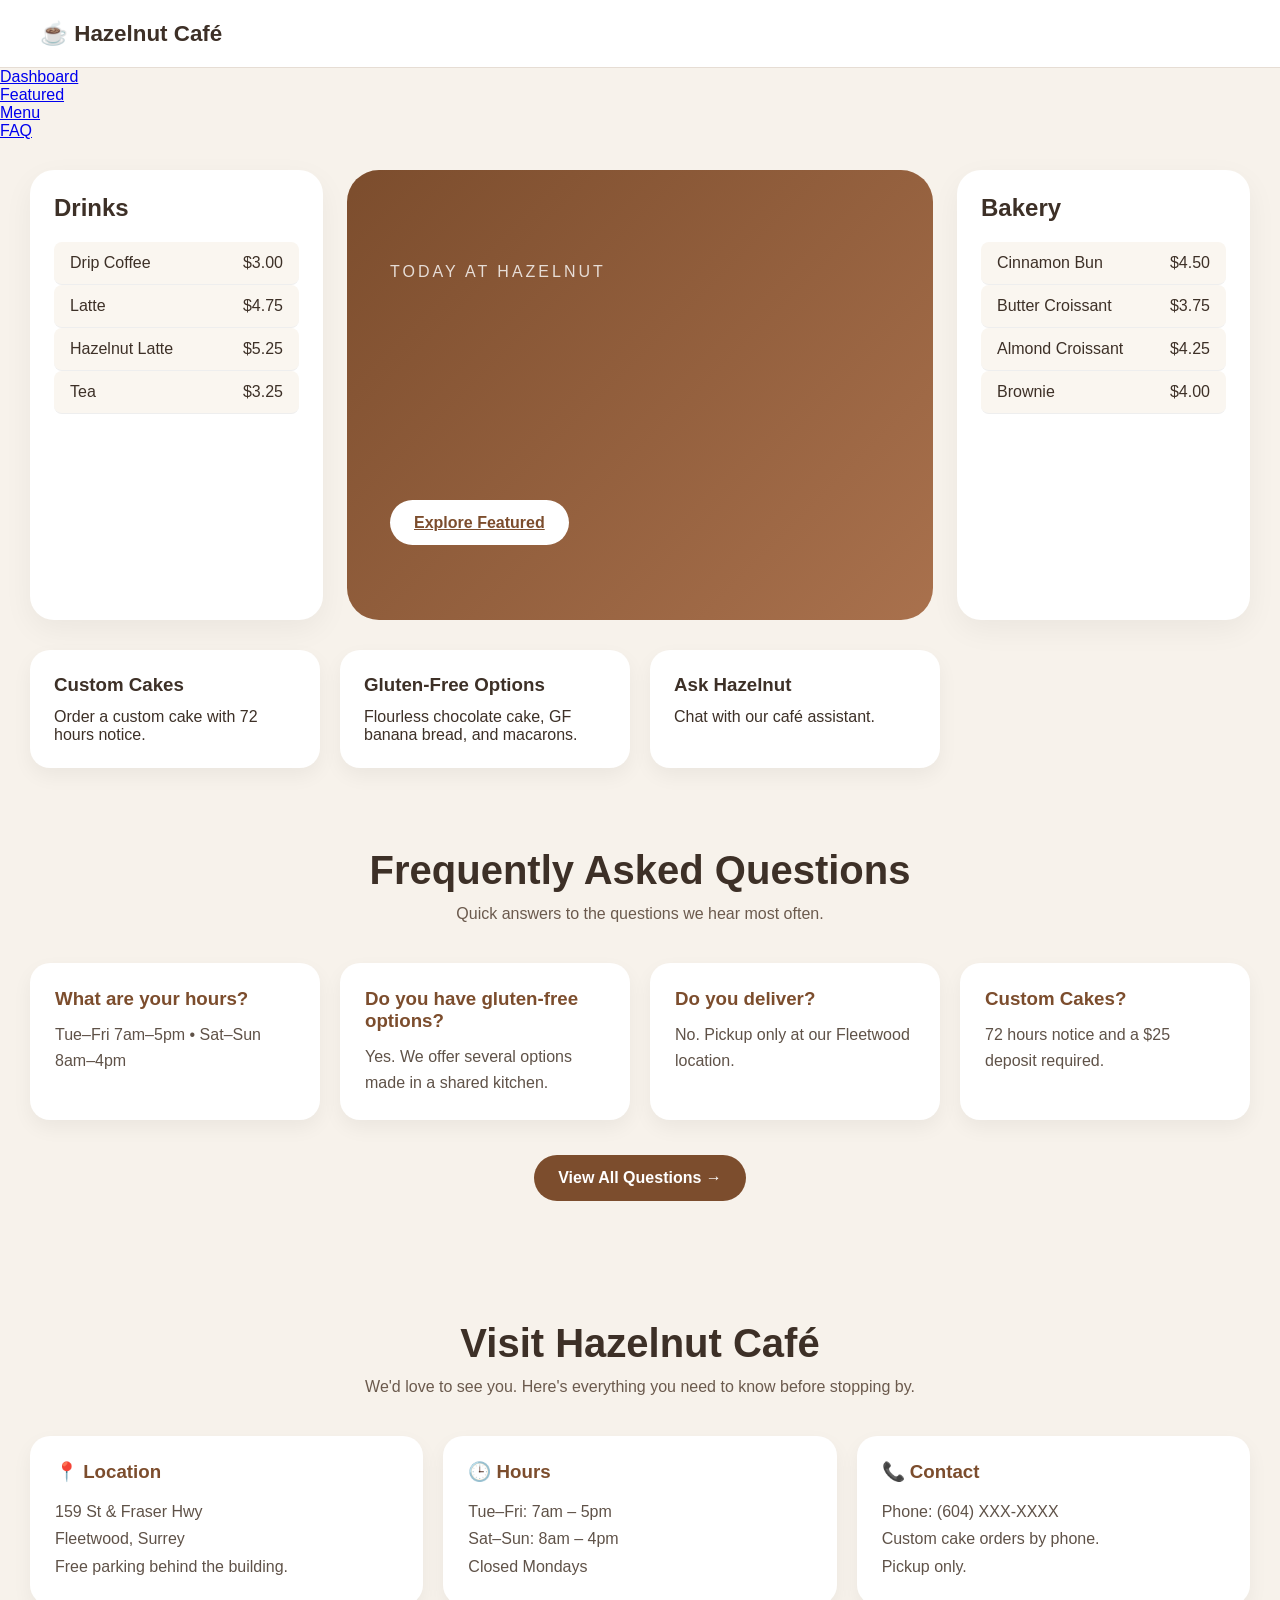
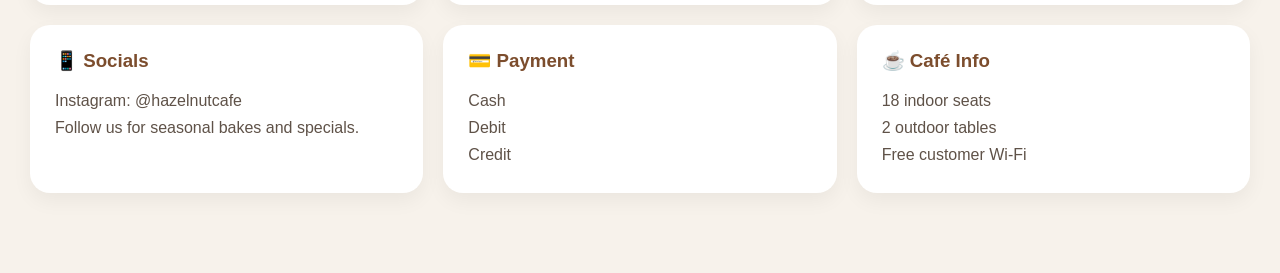
==== index.html @ 17c6d2db "Add Navbar" ====
<!DOCTYPE html>
<html lang="en">
<head>
    <meta charset="UTF-8">
    <meta name="viewport" content="width=device-width, initial-scale=1.0">
    <title> Hazelnut Café </title>
    <link rel="stylesheet" type="text/css" href="style.css">
</head>
<body>

    <header class="topbar">
        <div class="logo">
            ☕ Hazelnut Café
        </div>

    
    </header>

    <nav class="pill-nav">
        <ul>
            <li><a href="index.html" class="active">Dashboard</a></li>
            <li><a href="featured.html">Featured</a></li>
            <li><a href="menu.html">Menu</a></li>
            <li><a href="faq.html">FAQ</a></li>
        </ul>
    </nav>

    <main class="dashboard">

        <!-- LEFT ISLAND -->
        <section class="panel drinks">
            <h2>Drinks</h2>

            <div class="menu-item">
                <span>Drip Coffee</span>
                <span>$3.00</span>
            </div>

            <div class="menu-item">
                <span>Latte</span>
                <span>$4.75</span>
            </div>

            <div class="menu-item">
                <span>Hazelnut Latte</span>
                <span>$5.25</span>
            </div>

            <div class="menu-item">
                <span>Tea</span>
                <span>$3.25</span>
            </div>
        </section>

        <!-- CENTER FEATURE -->
        <section class="hero-panel">

            <div class="hero-content">
                <p class="small-title">TODAY AT HAZELNUT</p>

                <h1 class="image-text">Fresh Cinnamon Buns</h1>

                <p class="image-text">
                    Baked fresh every morning and still our
                    most requested treat after 12 years.
                </p>

                <a href="featured.html" class="primary-btn">
                Explore Featured
                </a>
            </div>

        </section>

        <!-- RIGHT ISLAND -->
        <section class="panel bakery">
            <h2>Bakery</h2>

            <div class="menu-item">
                <span>Cinnamon Bun</span>
                <span>$4.50</span>
            </div>

            <div class="menu-item">
                <span>Butter Croissant</span>
                <span>$3.75</span>
            </div>

            <div class="menu-item">
                <span>Almond Croissant</span>
                <span>$4.25</span>
            </div>

            <div class="menu-item">
                <span>Brownie</span>
                <span>$4.00</span>
            </div>
        </section>

    </main>

    <!-- LOWER ACTION BAR -->

    <section class="action-grid">

        <div class="action-card">
            <h3>Custom Cakes</h3>
            <p>
                Order a custom cake with 72 hours notice.
            </p>
        </div>



        <div class="action-card">
            <h3>Gluten-Free Options</h3>
            <p>
                Flourless chocolate cake, GF banana bread,
                and macarons.
            </p>
        </div>

        <div class="action-card">
            <h3>Ask Hazelnut</h3>
            <p>
                Chat with our café assistant.
            </p>
        </div>

    </section>


        <!-- FAQ SECTION -->

    <section class="homepage-faq">

    <div class="faq-header">
        <h2>Frequently Asked Questions</h2>
        <p>
            Quick answers to the questions we hear most often.
        </p>
    </div>

    <div class="faq-preview-grid">

        <div class="faq-preview-card">
            <h3>What are your hours?</h3>
            <p>Tue–Fri 7am–5pm • Sat–Sun 8am–4pm</p>
        </div>

        <div class="faq-preview-card">
            <h3>Do you have gluten-free options?</h3>
            <p>Yes. We offer several options made in a shared kitchen.</p>
        </div>

        <div class="faq-preview-card">
            <h3>Do you deliver?</h3>
            <p>No. Pickup only at our Fleetwood location.</p>
        </div>

        <div class="faq-preview-card">
            <h3>Custom Cakes?</h3>
            <p>72 hours notice and a $25 deposit required.</p>
        </div>

    </div>

    <div class="faq-button-wrapper">
        <a href="faq.html" class="faq-page-btn">
            View All Questions →
        </a>
    </div>

    </section>


    <!-- CONTACT SECTION -->

<section class="contact-section">

    <div class="contact-header">
        <h2>Visit Hazelnut Café</h2>
        <p>
            We'd love to see you. Here's everything you need to know before stopping by.
        </p>
    </div>

        <div class="contact-grid">

        <div class="contact-card">
            <h3>📍 Location</h3>
            <p>159 St & Fraser Hwy</p>
            <p>Fleetwood, Surrey</p>
            <p>Free parking behind the building.</p>
        </div>

        <div class="contact-card">
            <h3>🕒 Hours</h3>
            <p>Tue–Fri: 7am – 5pm</p>
            <p>Sat–Sun: 8am – 4pm</p>
            <p>Closed Mondays</p>
        </div>

        <div class="contact-card">
            <h3>📞 Contact</h3>
            <p>Phone: (604) XXX-XXXX</p>
            <p>Custom cake orders by phone.</p>
            <p>Pickup only.</p>
        </div>

        <div class="contact-card">
            <h3>📱 Socials</h3>
            <p>Instagram: @hazelnutcafe</p>
            <p>Follow us for seasonal bakes and specials.</p>
        </div>

        <div class="contact-card">
            <h3>💳 Payment</h3>
            <p>Cash</p>
            <p>Debit</p>
            <p>Credit</p>
        </div>

        <div class="contact-card">
            <h3>☕ Café Info</h3>
            <p>18 indoor seats</p>
            <p>2 outdoor tables</p>
            <p>Free customer Wi-Fi</p>
        </div>

    </div>

    </section>
<script>
(function(){if(!window.chatbase||window.chatbase("getState")!=="initialized"){window.chatbase=(...arguments)=>{if(!window.chatbase.q){window.chatbase.q=[]}window.chatbase.q.push(arguments)};window.chatbase=new Proxy(window.chatbase,{get(target,prop){if(prop==="q"){return target.q}return(...args)=>target(prop,...args)}})}const onLoad=function(){const script=document.createElement("script");script.src="https://www.chatbase.co/embed.min.js";script.id="_Gcz5c9Cv5cYDoT5Q-s1L";script.domain="www.chatbase.co";document.body.appendChild(script)};if(document.readyState==="complete"){onLoad()}else{window.addEventListener("load",onLoad)}})();
</script>

</body>
</html>
---- style.css ----
* {
    margin:0;
    padding:0;
    box-sizing: border-box;
}

body{
    font-family:Segoe UI, sans-serif;
    background:#f7f2eb;
    color:#3d3027;
    min-height:100vh;
}

/* TOP BAR */

.topbar{
    display:flex;
    justify-content:space-between;
    align-items:center;
    padding:20px 40px;

    background:white;
    border-bottom:1px solid #e6ddd4;
}

.logo{
    font-size:1.4rem;
    font-weight:700;
}

.status{
    color:#7b6758;
}

/* DASHBOARD */

.dashboard{
    max-width:1400px;
    margin:auto;

    padding:30px;

    display:grid;
    grid-template-columns:1fr 2fr 1fr;
    gap:24px;
}

/* SIDE PANELS */

.panel{
    background:white;
    border-radius:24px;

    padding:24px;

    box-shadow:
    0 10px 30px rgba(0,0,0,.05);
}

.panel h2{
    margin-bottom:20px;
}

.menu-item{
    display:flex;
    justify-content:space-between;

    padding:12px 0;

    border-bottom:1px solid #eee;
}

/* CENTER FEATURE */

.hero-panel{
    border-radius:32px;

    background:
    linear-gradient(
        135deg,
        #7c4d2d,
        #a9714d
    );

    color:white;

    display:flex;
    align-items:center;
    justify-content:center;

    min-height:450px;

    padding:40px;
}

.hero-content{
    max-width:500px;
}

.small-title{
    letter-spacing:3px;
    opacity:.8;
    margin-bottom:12px;
}

.hero-content h1{
    font-size:3rem;
    margin-bottom:16px;
}

.hero-content p{
    line-height:1.7;
    margin-bottom:24px;
}

.primary-btn{
    border:none;
    padding:14px 24px;

    border-radius:999px;

    cursor:pointer;

    background:white;
    color:#7c4d2d;

    font-weight:600;
}

/* ACTION CARDS */

.action-grid{
    max-width:1400px;
    margin:auto;

    padding:0 30px 40px;

    display:grid;
    grid-template-columns:repeat(4,1fr);
    gap:20px;
}

.action-card{
    background:white;

    border-radius:20px;

    padding:24px;

    box-shadow:
    0 8px 20px rgba(0,0,0,.05);

    transition:.3s;
}

.action-card:hover{
    transform:translateY(-4px);
    box-shadow: 0 0 12px 5px #FFFFFF;
}

.action-card h3{
    margin-bottom:12px;
}

/* MOBILE */

@media (max-width:1000px){

    .dashboard{
        grid-template-columns:1fr;
    }

    .action-grid{
        grid-template-columns:1fr 1fr;
    }

    .hero-content h1{
        font-size:2rem;
    }
}

@media (max-width:700px){

    .topbar{
        flex-direction:column;
        gap:10px;
        text-align:center;
    }

    .action-grid{
        grid-template-columns:1fr;
    }
}
/* FEATURED PAGE */

.featured-page{
    background:#f7f2eb;
}

.featured-nav{
    display:flex;
    justify-content:space-between;
    align-items:center;

    padding:25px 50px;

    background:white;
}

.featured-nav a{
    text-decoration:none;
    color:#7c4d2d;
    font-weight:600;
}

.featured-hero{
    text-align:center;

    padding:80px 20px;

    background:linear-gradient(
        135deg,
        #6b4026,
        #9d6d4b
    );

    color:white;
}

.featured-badge{
    display:inline-block;

    background:rgba(255,255,255,.15);

    padding:10px 20px;

    border-radius:999px;

    margin-bottom:20px;
}

.featured-hero h1{
    font-size:4rem;
    max-width:900px;
    margin:auto;
}

.featured-hero p{
    margin-top:20px;
    font-size:1.1rem;
}

.featured-showcase{
    max-width:1200px;

    margin:60px auto;

    padding:0 20px;

    display:grid;
    grid-template-columns:repeat(3,1fr);
    gap:25px;
}

.showcase-card{
    background:white;

    border-radius:24px;

    padding:30px;

    box-shadow:
    0 10px 25px rgba(0,0,0,.05);
}

.showcase-card h2{
    margin:15px 0;
}

.showcase-card strong{
    display:block;
    margin-top:20px;

    font-size:1.2rem;
}

.showcase-img {
    width: 100%;
    height: 180px;
    object-fit: cover;
    border-radius: 8px;
    margin-bottom: 0.75rem;
}

.menu-cta {
    text-align: center;
    margin: 2rem 0;
}

.menu-btn {
    display: inline-block;
    padding: 0.75rem 2rem;
    background-color: #6f4e37;
    color: #fff;
    text-decoration: none;
    border-radius: 6px;
    font-weight: 600;
    transition: background-color 0.2s ease;
}

.menu-btn:hover {
    background-color: #543a29;
}

.why-visit{
    max-width:1200px;
    margin:auto;
    padding:20px;
}

.reason-grid{
    display:grid;
    grid-template-columns:repeat(3,1fr);
    gap:20px;

    margin-top:25px;
}

.reason-card{
    background:white;

    border-radius:20px;

    padding:25px;
}

.quick-info{
    max-width:1200px;

    margin:60px auto;

    padding:20px;

    display:grid;
    grid-template-columns:repeat(3,1fr);
    gap:20px;
}

.info-box{
    background:white;

    padding:25px;

    border-radius:20px;
}

/* MENU PAGE */

.menu-hero {
    text-align: center;
    padding: 80px 20px;

    background: linear-gradient(
        135deg,
        #6b4026,
        #9d6d4b
    );

    color: white;
}

.menu-hero h1 {
    font-size: 2.8rem;
    max-width: 700px;
    margin: 0 auto;
}

.menu-hero p {
    margin-top: 16px;
    font-size: 1.05rem;
}

.menu-section {
    max-width: 900px;
    margin: 2.5rem auto;
    padding: 0 1.5rem;
}

.menu-section h2 {
    margin-bottom: 1rem;
}

.menu-grid {
    display: grid;
    grid-template-columns: repeat(auto-fit, minmax(220px, 1fr));
    gap: 0.75rem;
}

.menu-item {
    display: flex;
    justify-content: space-between;
    padding: 0.75rem 1rem;
    background: #faf6f0;
    border-radius: 8px;
}

.menu-note {
    margin-top: 0.75rem;
    font-style: italic;
    color: #666;
}

.cake-rules {
    margin-top: 1.25rem;
    background: #fff7ec;
    border-radius: 8px;
    padding: 1rem 1.5rem;
}

.dietary-grid {
    display: grid;
    grid-template-columns: repeat(auto-fit, minmax(220px, 1fr));
    gap: 1rem;
}

.dietary-card {
    background: #faf6f0;
    border-radius: 8px;
    padding: 1rem 1.25rem;
}

/* SEASONAL SPECIALS */

.specials-preview {
    background: #fff7ec;
    border: 1px dashed #d9b88a;
    border-radius: 8px;
    padding: 0.75rem 1rem;
    margin-bottom: 1.25rem;
    display: flex;
    align-items: center;
    gap: 0.75rem;
    flex-wrap: wrap;
}

.specials-preview label {
    font-size: 0.9rem;
    color: #7b6758;
}

.specials-preview select {
    padding: 0.4rem 0.75rem;
    border-radius: 6px;
    border: 1px solid #d9b88a;
    background: white;
    font-family: inherit;
}

.season-label {
    font-weight: 600;
    margin-bottom: 0.75rem;
    color: #6f4e37;
}

.sold-out {
    opacity: 0.5;
}

.sold-out-tag {
    color: #b04a4a;
    font-style: italic;
    font-size: 0.85rem;
}

@media(max-width:900px){

    .featured-showcase,
    .reason-grid,
    .quick-info{
        grid-template-columns:1fr;
    }

    .featured-hero h1{
        font-size:2.5rem;
    }
}

/* ==========================
   HOMEPAGE (in dashboard) FAQ SECTION
========================== */

.homepage-faq{
    max-width:1400px;
    margin:auto;

    padding:40px 30px 80px;
}

.faq-header{
    text-align:center;
    margin-bottom:40px;
}

.faq-header h2{
    font-size:2.5rem;
    margin-bottom:12px;
}

.faq-header p{
    color:#6b5a4d;
}

.faq-preview-grid{
    display:grid;
    grid-template-columns:repeat(4,1fr);
    gap:20px;
}

.faq-preview-card{
    background:white;
    padding:25px;

    border-radius:20px;

    box-shadow:
    0 8px 20px rgba(0,0,0,.05);

    transition:.3s;
}

.faq-preview-card:hover{
    transform:translateY(-4px);
}

.faq-preview-card h3{
    color:#7c4d2d;
    margin-bottom:12px;
}

.faq-preview-card p{
    color:#5f5248;
    line-height:1.6;
}

.faq-button-wrapper{
    text-align:center;
    margin-top:35px;
}

.faq-page-btn{
    display:inline-block;

    padding:14px 24px;

    border-radius:999px;

    background:#7c4d2d;
    color:white;

    text-decoration:none;
    font-weight:600;

    transition:.3s;
}

.faq-page-btn:hover{
    background:#5f3920;
}

@media (max-width:1000px){

    .faq-preview-grid{
        grid-template-columns:1fr 1fr;
    }
}

@media (max-width:700px){

    .faq-preview-grid{
        grid-template-columns:1fr;
    }

    .faq-header h2{
        font-size:2rem;
    }
}

.image-text{
    background-image:url("https://images.unsplash.com/photo-1509365465985-25d11c17e812?w=500&q=80");
    background-size:cover;
    background-position:top;

    background-clip:text;
    -webkit-background-clip:text;

    color:transparent;
    -webkit-text-fill-color:transparent;
    transition: text-shadow 0.8s ease;
}
.image-text:hover{
    text-shadow: 0 0 2px #F5F5F5;
}
/* ==========================
   FAQ.html css
========================== */

.faq-page{
    background:#f7f2eb;
}

.faq-hero{
    text-align:center;
    padding:80px 20px 50px;

    background:linear-gradient(
        135deg,
        #6b4026,
        #9d6d4b
    );

    color:white;
}

.faq-hero h1{
    font-size:3rem;
    margin-bottom:15px;
}

.faq-hero p{
    color:rgba(255,255,255,.9);
    max-width:700px;
    margin:auto;
}

.faq-container{
    max-width:1000px;
    margin:60px auto 80px;
    padding:0 25px;
}

.faq-item{
    background:white;
    border-radius:20px;
    margin-bottom:15px;

    box-shadow:
    0 8px 20px rgba(0,0,0,.05);

    overflow:hidden;
}

.faq-item summary{
    list-style:none;

    padding:24px;

    cursor:pointer;

    font-weight:600;
    font-size:1.05rem;

    display:flex;
    justify-content:space-between;
    align-items:center;
}

.faq-item summary::-webkit-details-marker{
    display:none;
}

.faq-item summary::after{
    content:"+";
    font-size:1.6rem;
    color:#7c4d2d;
}

.faq-item[open] summary::after{
    content:"−";
}

.faq-item p{
    padding:0 24px 24px;
    color:#5f5248;
    line-height:1.7;
}




/* ==========================
   CONTACT SECTION v1
========================== */

.contact-section{
    max-width:1400px;
    margin:auto;
    padding:40px 30px 80px;
}

.contact-header{
    text-align:center;
    margin-bottom:40px;
}

.contact-header h2{
    font-size:2.5rem;
    margin-bottom:12px;
}

.contact-header p{
    color:#6b5a4d;
}

.contact-grid{
    display:grid;
    grid-template-columns:repeat(3,1fr);
    gap:20px;
}

.contact-card{
    background:white;

    padding:25px;

    border-radius:20px;

    box-shadow:
    0 8px 20px rgba(0,0,0,.05);

    transition:.3s;
}

.contact-card:hover{
    transform:translateY(-4px);
}

.contact-card h3{
    margin-bottom:15px;
    color:#7c4d2d;
}

.contact-card p{
    line-height:1.7;
    color:#5f5248;
}

@media (max-width:1000px){

    .contact-grid{
        grid-template-columns:1fr 1fr;
    }

}

@media (max-width:700px){

    .contact-grid{
        grid-template-columns:1fr;
    }

}
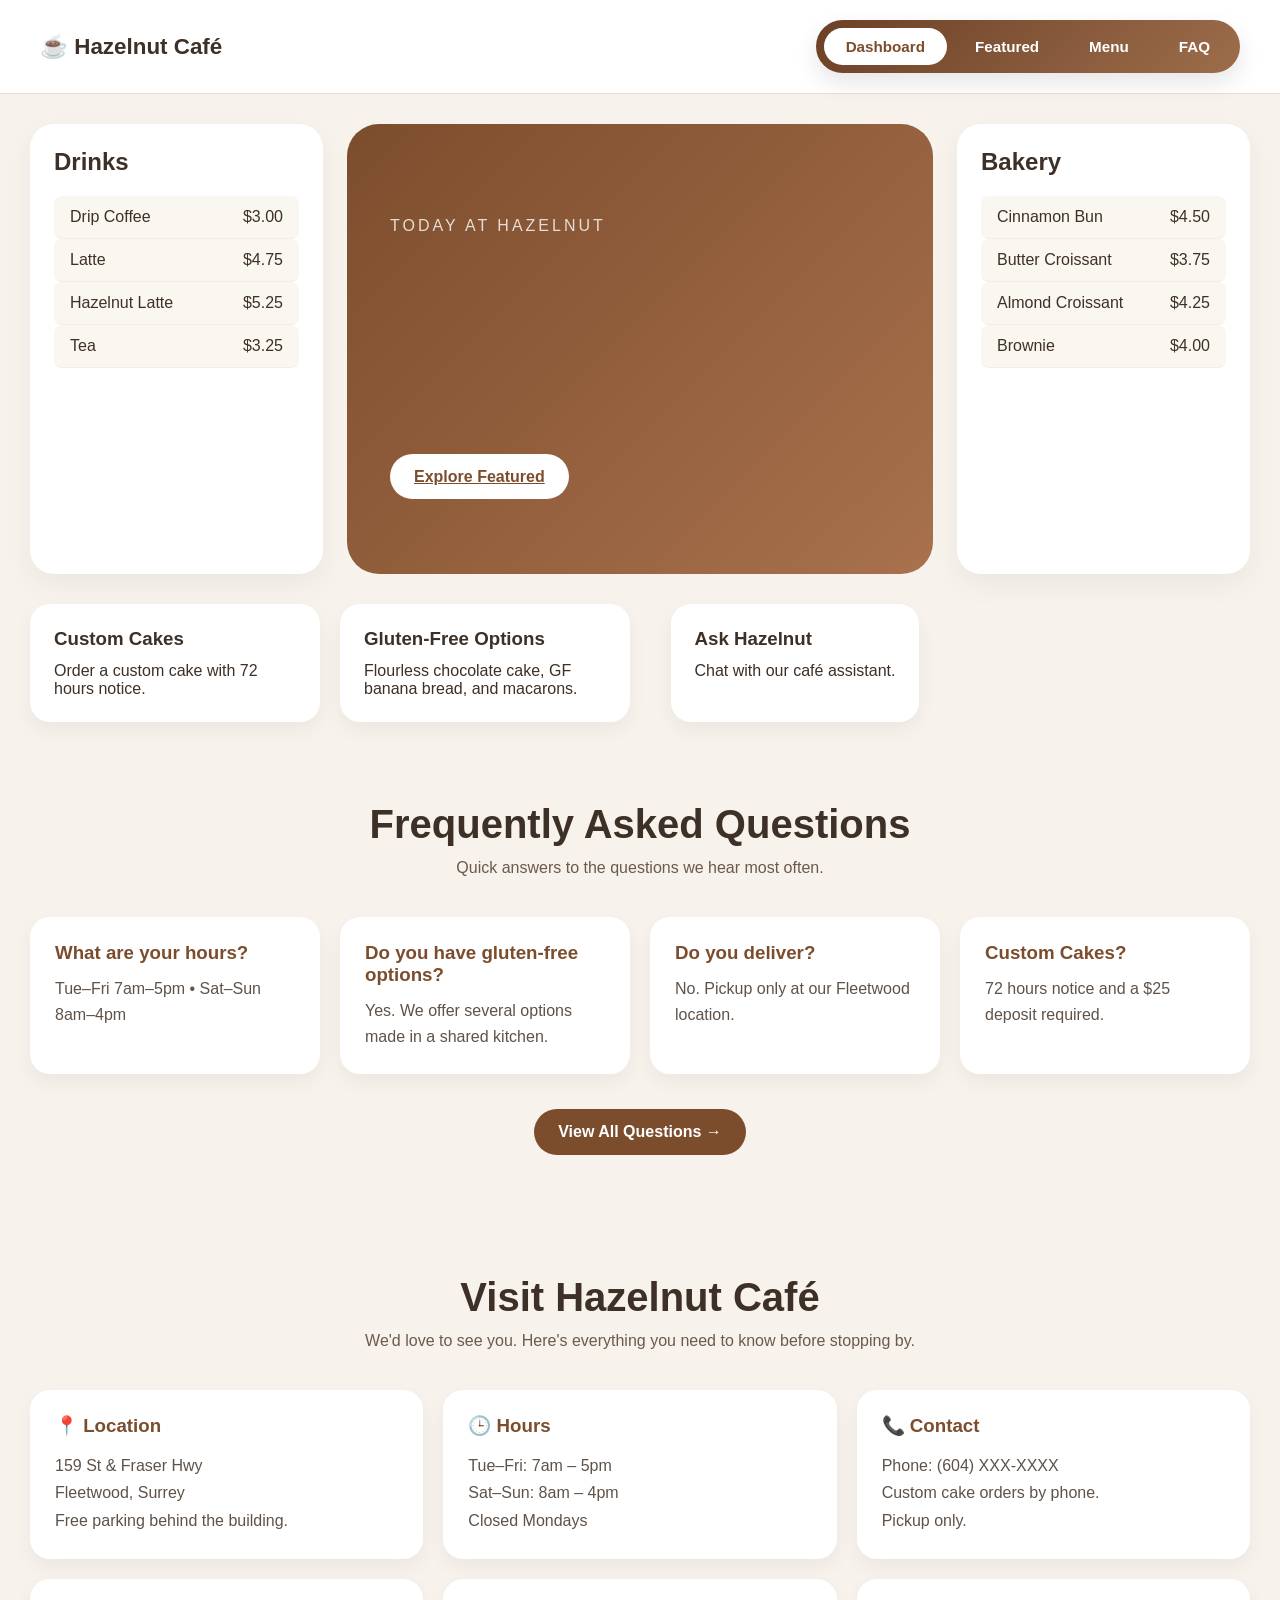
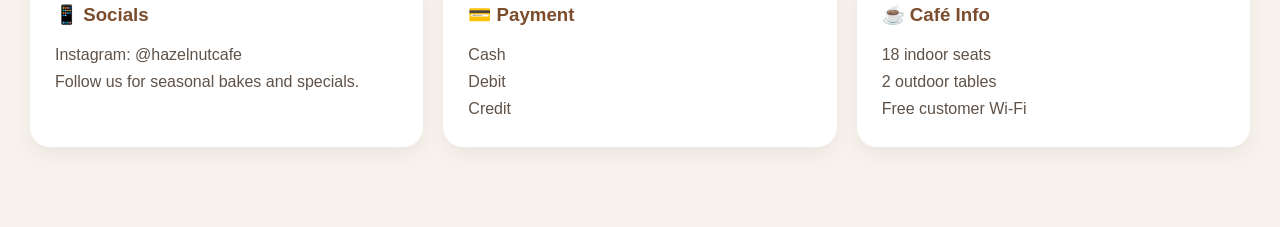
==== commit 40865baa: "Fix navbar" ====
--- a/index.html
+++ b/index.html
@@ -13,17 +13,15 @@
             ☕ Hazelnut Café
         </div>
 
-    
+        <nav class="pill-nav">
+            <ul>
+                <li><a href="index.html" class="active">Dashboard</a></li>
+                <li><a href="featured.html">Featured</a></li>
+                <li><a href="menu.html">Menu</a></li>
+                <li><a href="faq.html">FAQ</a></li>
+            </ul>
+        </nav>
     </header>
-
-    <nav class="pill-nav">
-        <ul>
-            <li><a href="index.html" class="active">Dashboard</a></li>
-            <li><a href="featured.html">Featured</a></li>
-            <li><a href="menu.html">Menu</a></li>
-            <li><a href="faq.html">FAQ</a></li>
-        </ul>
-    </nav>
 
     <main class="dashboard">
 
--- a/style.css
+++ b/style.css
@@ -30,6 +30,71 @@
 
 .status{
     color:#7b6758;
+}
+
+/* PILL NAVBAR */
+
+.pill-nav{
+    padding:0;
+}
+
+.pill-nav ul{
+    display:flex;
+    align-items:center;
+    gap:6px;
+
+    list-style:none;
+
+    background:linear-gradient(
+        135deg,
+        #6b4026,
+        #9d6d4b
+    );
+
+    border-radius:999px;
+
+    padding:8px;
+
+    box-shadow:
+    0 10px 25px rgba(0,0,0,.1);
+}
+
+.pill-nav a{
+    display:block;
+
+    padding:10px 22px;
+
+    border-radius:999px;
+
+    color:white;
+    text-decoration:none;
+    font-weight:600;
+    font-size:0.95rem;
+
+    transition:.3s;
+}
+
+.pill-nav a:hover{
+    background:rgba(255,255,255,.18);
+}
+
+.pill-nav a.active{
+    background:white;
+    color:#7c4d2d;
+}
+
+@media (max-width:700px){
+
+    .pill-nav ul{
+        flex-wrap:wrap;
+        justify-content:center;
+        border-radius:24px;
+    }
+
+    .pill-nav a{
+        padding:8px 16px;
+        font-size:0.85rem;
+    }
 }
 
 /* DASHBOARD */
@@ -150,7 +215,8 @@
     box-shadow:
     0 8px 20px rgba(0,0,0,.05);
 
-    transition:.3s;
+    transition: box-shadow 0.8s ease, .3s;
+    margin: 0 auto;
 }
 
 .action-card:hover{
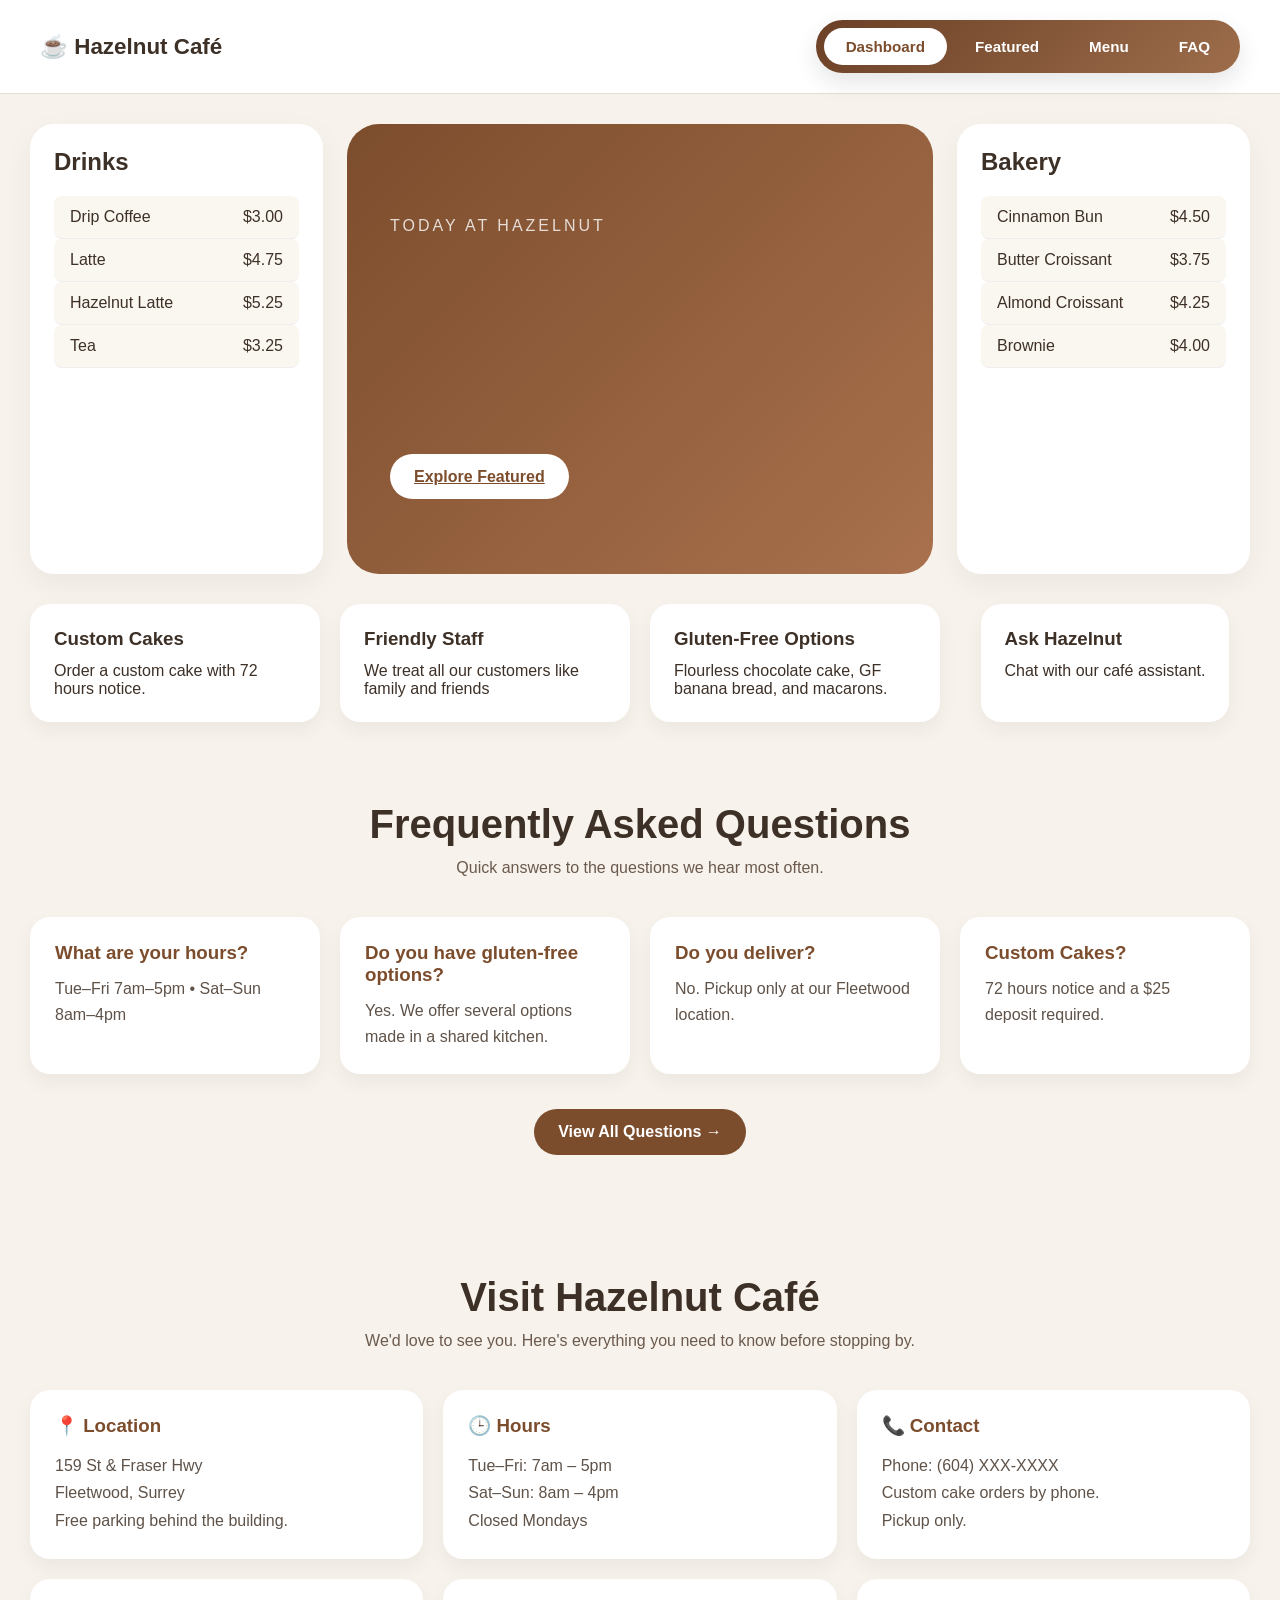
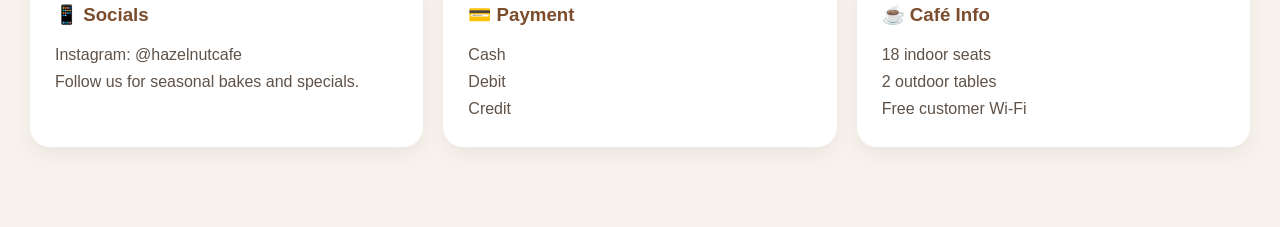
==== commit 4b744d8c: "Add section for Friendly Staff in index.html5678678689" ====
--- a/index.html
+++ b/index.html
@@ -108,6 +108,12 @@
             </p>
         </div>
 
+        <div class="action-card">
+            <h3>Friendly Staff</h3>
+            <p>
+                We treat all our customers like family and friends
+            </p>
+        </div>
 
 
         <div class="action-card">
--- a/style.css
+++ b/style.css
@@ -59,7 +59,7 @@
     0 10px 25px rgba(0,0,0,.1);
 }
 
-.pill-nav a{
+.pill-nav ul li a{
     display:block;
 
     padding:10px 22px;
@@ -74,11 +74,11 @@
     transition:.3s;
 }
 
-.pill-nav a:hover{
+.pill-nav ul li a:hover{
     background:rgba(255,255,255,.18);
 }
 
-.pill-nav a.active{
+.pill-nav ul li a.active{
     background:white;
     color:#7c4d2d;
 }
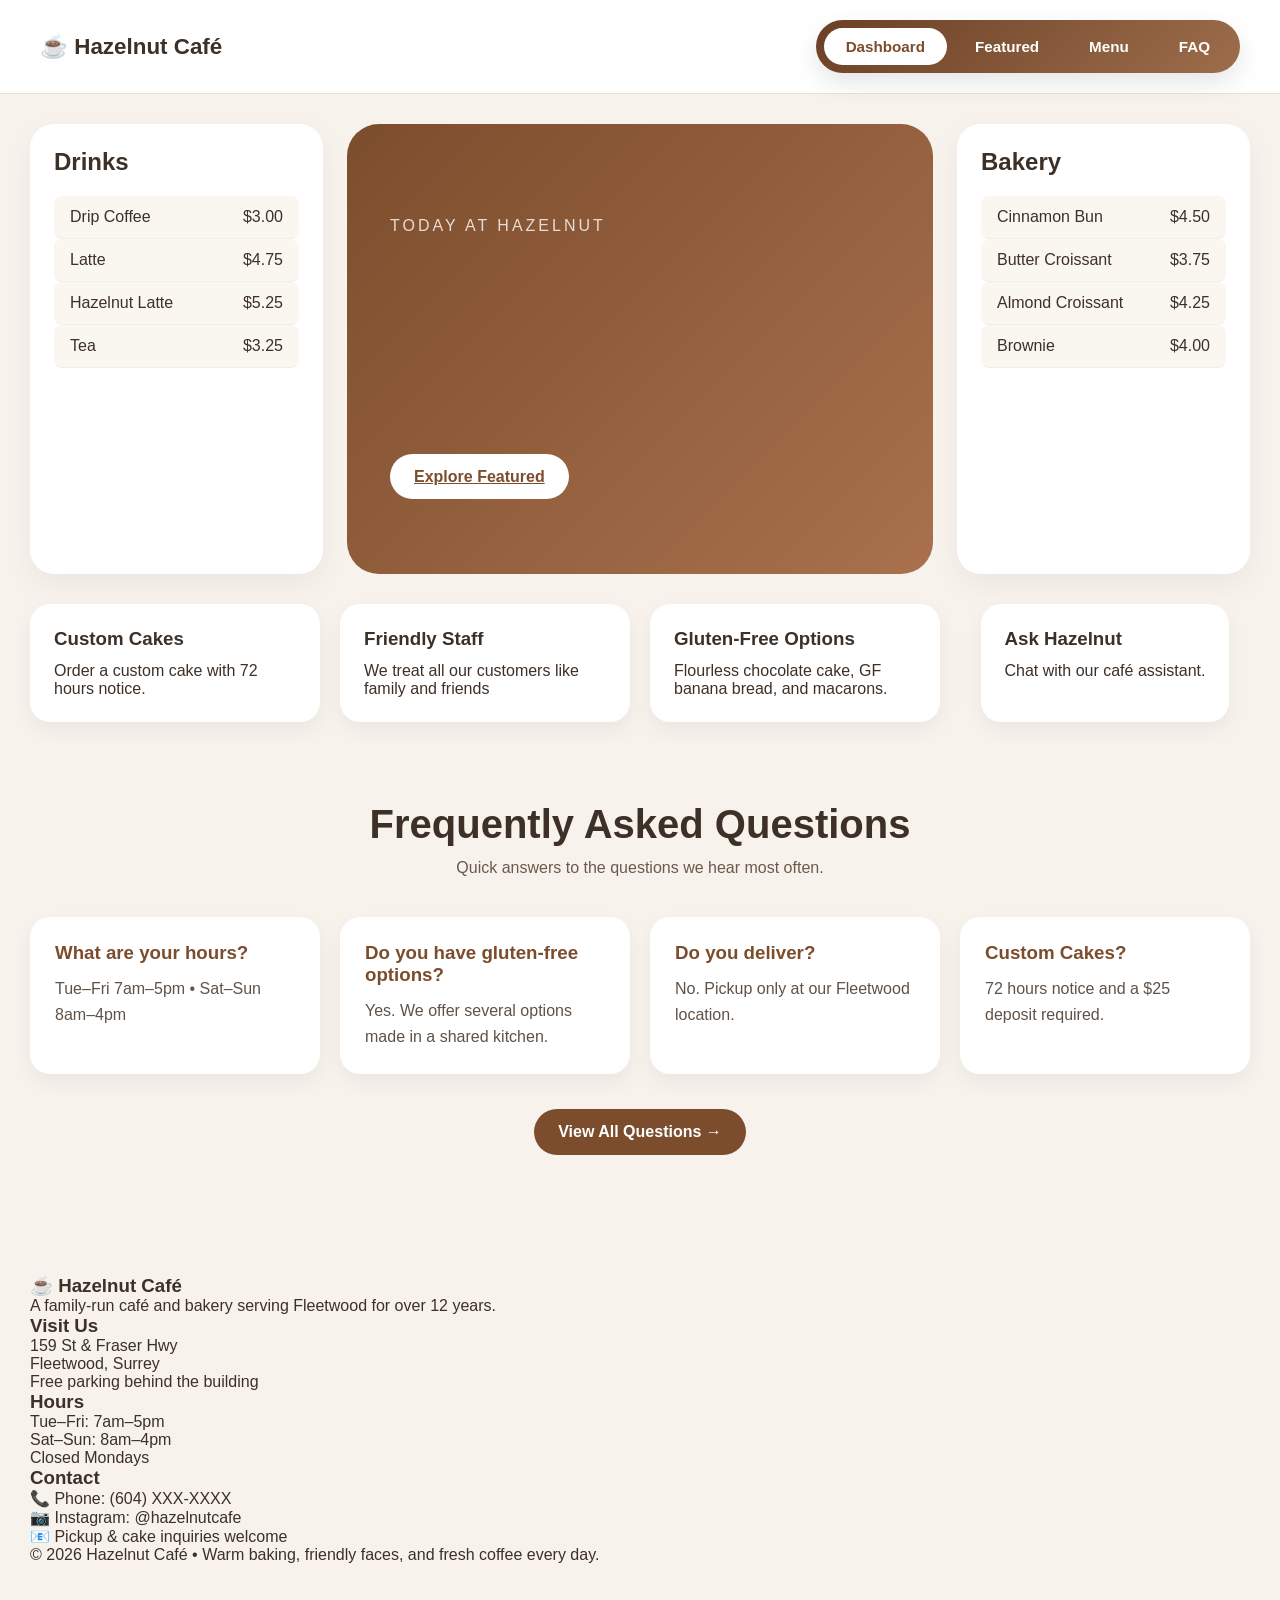
==== commit 462f2d57: "Add footer section to index.html" ====
--- a/index.html
+++ b/index.html
@@ -182,7 +182,7 @@
 
 <section class="contact-section">
 
-    <div class="contact-header">
+<!--    <div class="contact-header">
         <h2>Visit Hazelnut Café</h2>
         <p>
             We'd love to see you. Here's everything you need to know before stopping by.
@@ -234,7 +234,56 @@
 
     </div>
 
-    </section>
+    </section>-->
+    <!-- FOOTER -->
+
+<footer class="site-footer">
+
+    <div class="footer-content">
+
+        <div class="footer-column">
+            <h3>☕ Hazelnut Café</h3>
+
+            <p>
+                A family-run café and bakery serving Fleetwood
+                for over 12 years.
+            </p>
+        </div>
+
+        <div class="footer-column">
+            <h3>Visit Us</h3>
+
+            <p>159 St & Fraser Hwy</p>
+            <p>Fleetwood, Surrey</p>
+            <p>Free parking behind the building</p>
+        </div>
+
+        <div class="footer-column">
+            <h3>Hours</h3>
+
+            <p>Tue–Fri: 7am–5pm</p>
+            <p>Sat–Sun: 8am–4pm</p>
+            <p>Closed Mondays</p>
+        </div>
+
+        <div class="footer-column">
+            <h3>Contact</h3>
+
+            <p>📞 Phone: (604) XXX-XXXX</p>
+            <p>📷 Instagram: @hazelnutcafe</p>
+            <p>📧 Pickup & cake inquiries welcome</p>
+        </div>
+
+    </div>
+
+    <div class="footer-bottom">
+        <p>
+            © 2026 Hazelnut Café • Warm baking, friendly faces,
+            and fresh coffee every day.
+        </p>
+    </div>
+
+</footer>
 <script>
 (function(){if(!window.chatbase||window.chatbase("getState")!=="initialized"){window.chatbase=(...arguments)=>{if(!window.chatbase.q){window.chatbase.q=[]}window.chatbase.q.push(arguments)};window.chatbase=new Proxy(window.chatbase,{get(target,prop){if(prop==="q"){return target.q}return(...args)=>target(prop,...args)}})}const onLoad=function(){const script=document.createElement("script");script.src="https://www.chatbase.co/embed.min.js";script.id="_Gcz5c9Cv5cYDoT5Q-s1L";script.domain="www.chatbase.co";document.body.appendChild(script)};if(document.readyState==="complete"){onLoad()}else{window.addEventListener("load",onLoad)}})();
 </script>
--- a/style.css
+++ b/style.css
@@ -91,7 +91,7 @@
         border-radius:24px;
     }
 
-    .pill-nav a{
+    .pill-nav ul li a{
         padding:8px 16px;
         font-size:0.85rem;
     }
@@ -264,13 +264,21 @@
 }
 
 .featured-nav{
-    display:flex;
-    justify-content:space-between;
+    display:grid;
+    grid-template-columns:1fr auto 1fr;
     align-items:center;
 
     padding:25px 50px;
 
     background:white;
+}
+
+.featured-nav > div{
+    text-align:center;
+}
+
+.featured-nav > .pill-nav{
+    justify-self:end;
 }
 
 .featured-nav a{
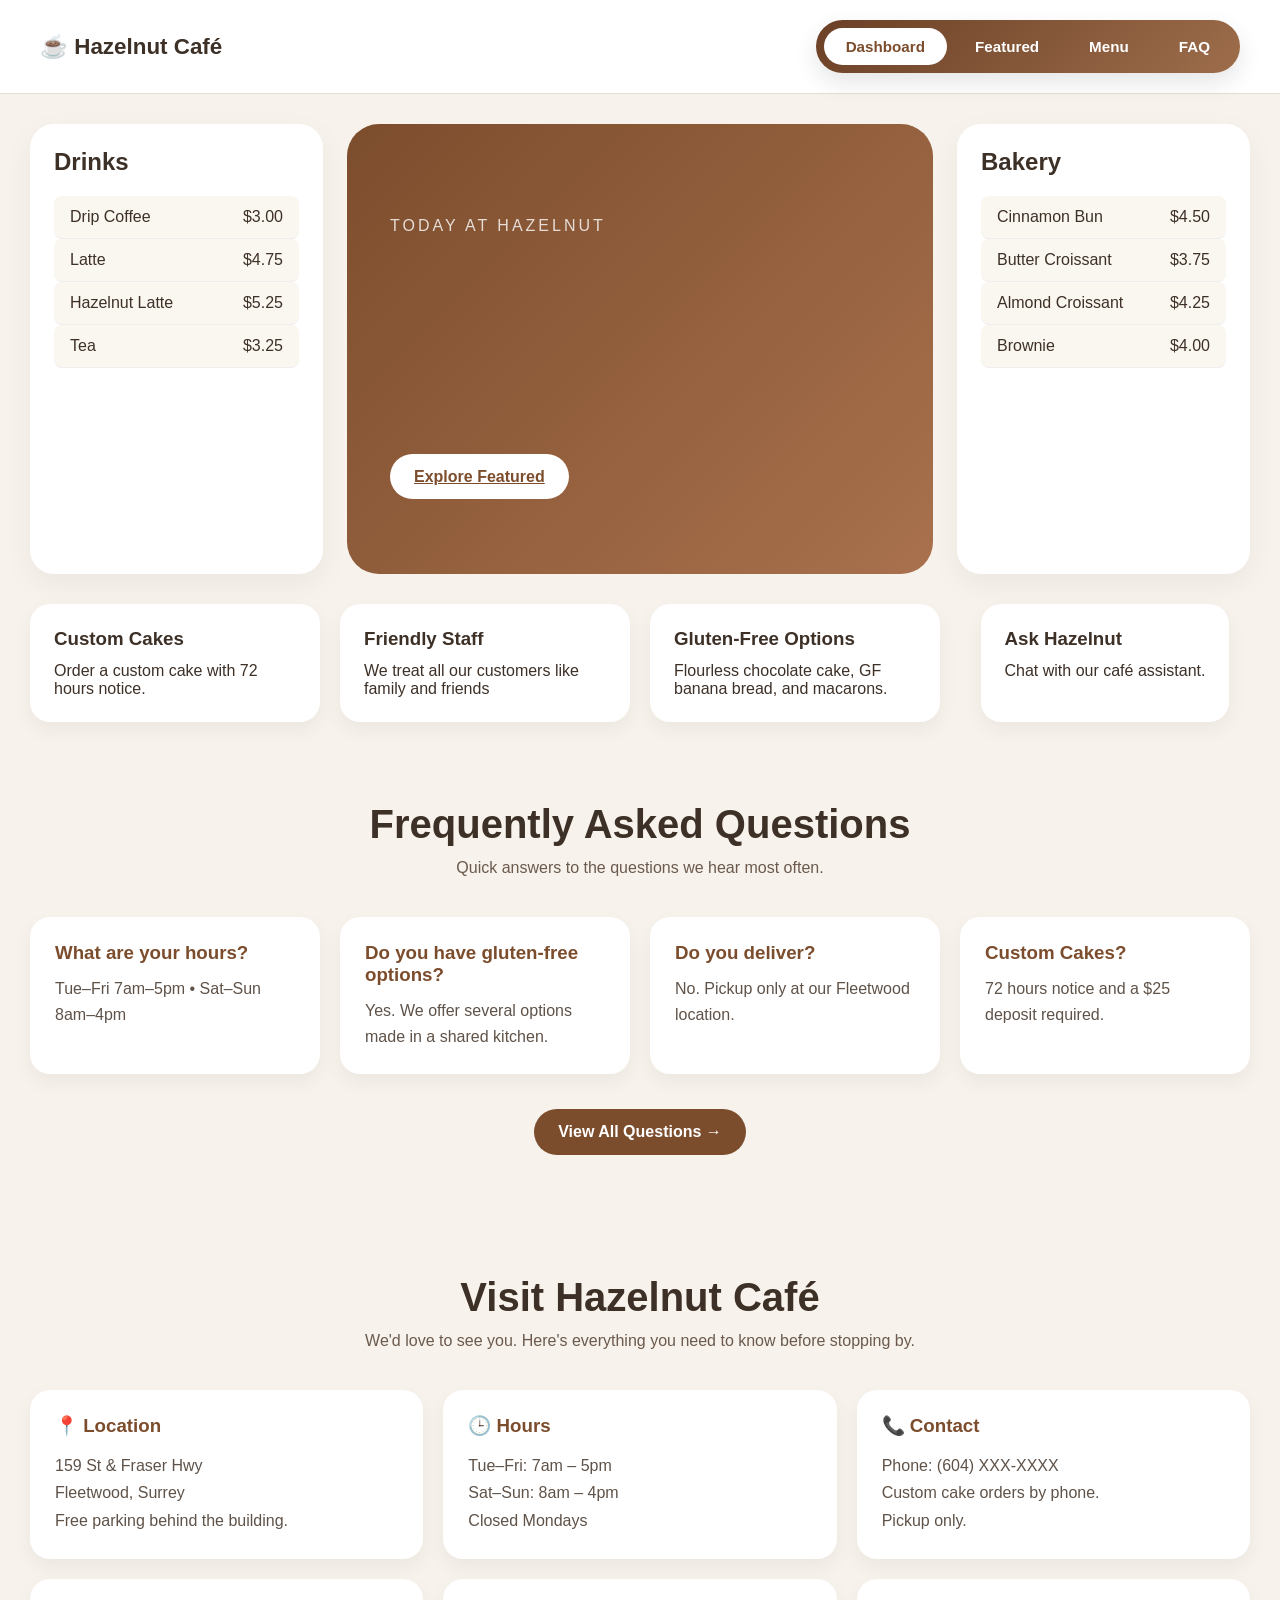
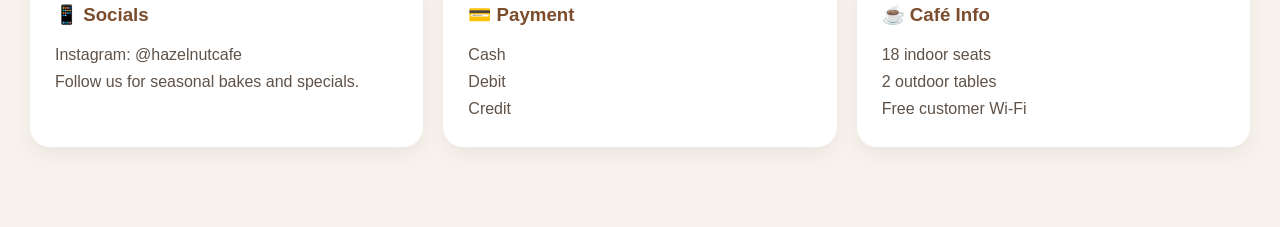
==== commit 242eef98: "Update index.html" ====
--- a/index.html
+++ b/index.html
@@ -182,7 +182,7 @@
 
 <section class="contact-section">
 
-<!--    <div class="contact-header">
+  <div class="contact-header">
         <h2>Visit Hazelnut Café</h2>
         <p>
             We'd love to see you. Here's everything you need to know before stopping by.
@@ -234,10 +234,10 @@
 
     </div>
 
-    </section>-->
+    </section>
     <!-- FOOTER -->
 
-<footer class="site-footer">
+<!-- <footer class="site-footer">
 
     <div class="footer-content">
 
@@ -283,7 +283,7 @@
         </p>
     </div>
 
-</footer>
+</footer>-->
 <script>
 (function(){if(!window.chatbase||window.chatbase("getState")!=="initialized"){window.chatbase=(...arguments)=>{if(!window.chatbase.q){window.chatbase.q=[]}window.chatbase.q.push(arguments)};window.chatbase=new Proxy(window.chatbase,{get(target,prop){if(prop==="q"){return target.q}return(...args)=>target(prop,...args)}})}const onLoad=function(){const script=document.createElement("script");script.src="https://www.chatbase.co/embed.min.js";script.id="_Gcz5c9Cv5cYDoT5Q-s1L";script.domain="www.chatbase.co";document.body.appendChild(script)};if(document.readyState==="complete"){onLoad()}else{window.addEventListener("load",onLoad)}})();
 </script>
--- a/style.css
+++ b/style.css
@@ -833,3 +833,67 @@
     }
 
 }
+
+/* ==========================
+   FOOTER
+========================== */
+
+.site-footer{
+    background:#2f241d;
+    color:white;
+
+    margin-top:60px;
+}
+
+.footer-content{
+    max-width:1400px;
+    margin:auto;
+
+    padding:60px 30px;
+
+    display:grid;
+    grid-template-columns:repeat(4,1fr);
+    gap:40px;
+}
+
+.footer-column h3{
+    margin-bottom:18px;
+    color:#d9b08c;
+}
+
+.footer-column p{
+    line-height:1.8;
+    color:#d6d0ca;
+}
+
+.footer-bottom{
+    border-top:1px solid rgba(255,255,255,.1);
+
+    text-align:center;
+
+    padding:20px;
+}
+
+.footer-bottom p{
+    color:#b9b0a8;
+    font-size:.95rem;
+}
+
+/* FOOTER MOBILE */
+
+@media (max-width:1000px){
+
+    .footer-content{
+        grid-template-columns:1fr 1fr;
+    }
+
+}
+
+@media (max-width:700px){
+
+    .footer-content{
+        grid-template-columns:1fr;
+        text-align:center;
+    }
+
+}
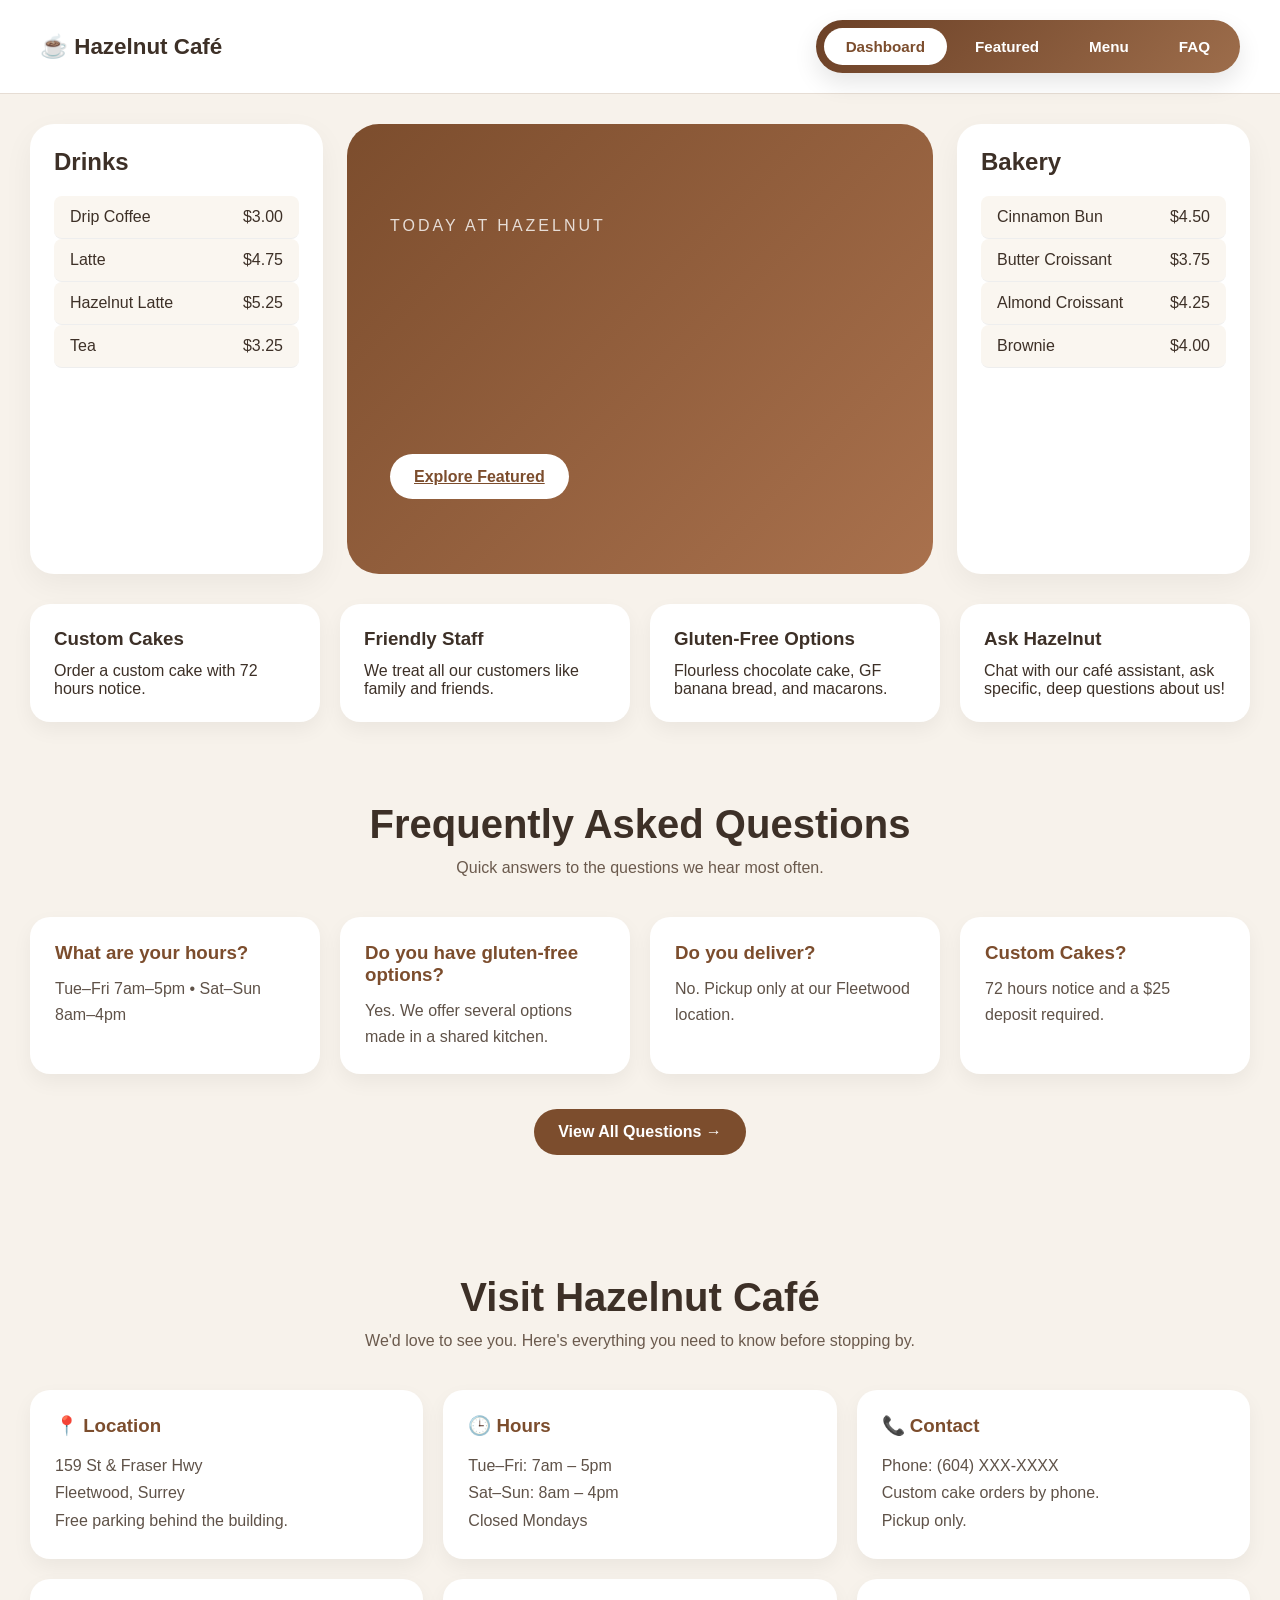
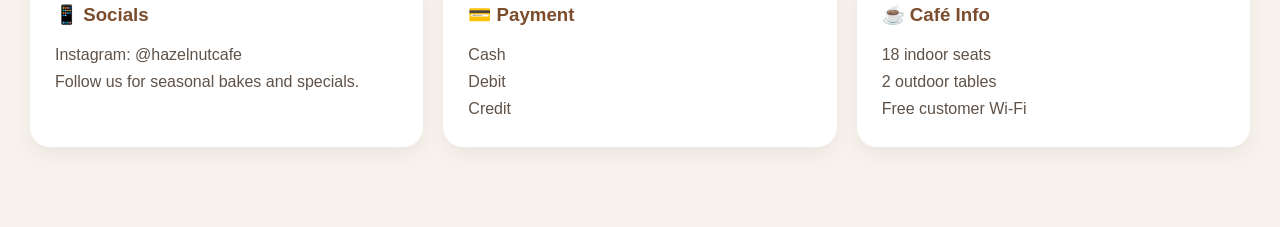
==== commit 37bca0d2: "fasdvasdfdafesafsd" ====
--- a/index.html
+++ b/index.html
@@ -111,7 +111,7 @@
         <div class="action-card">
             <h3>Friendly Staff</h3>
             <p>
-                We treat all our customers like family and friends
+                We treat all our customers like family and friends.
             </p>
         </div>
 
@@ -127,7 +127,7 @@
         <div class="action-card">
             <h3>Ask Hazelnut</h3>
             <p>
-                Chat with our café assistant.
+                Chat with our café assistant, ask specific, deep questions about us!
             </p>
         </div>
 
@@ -269,7 +269,7 @@
         <div class="footer-column">
             <h3>Contact</h3>
 
-            <p>📞 Phone: (604) XXX-XXXX</p>
+            <p>📞 Phone: (604)361-7823</p>
             <p>📷 Instagram: @hazelnutcafe</p>
             <p>📧 Pickup & cake inquiries welcome</p>
         </div>
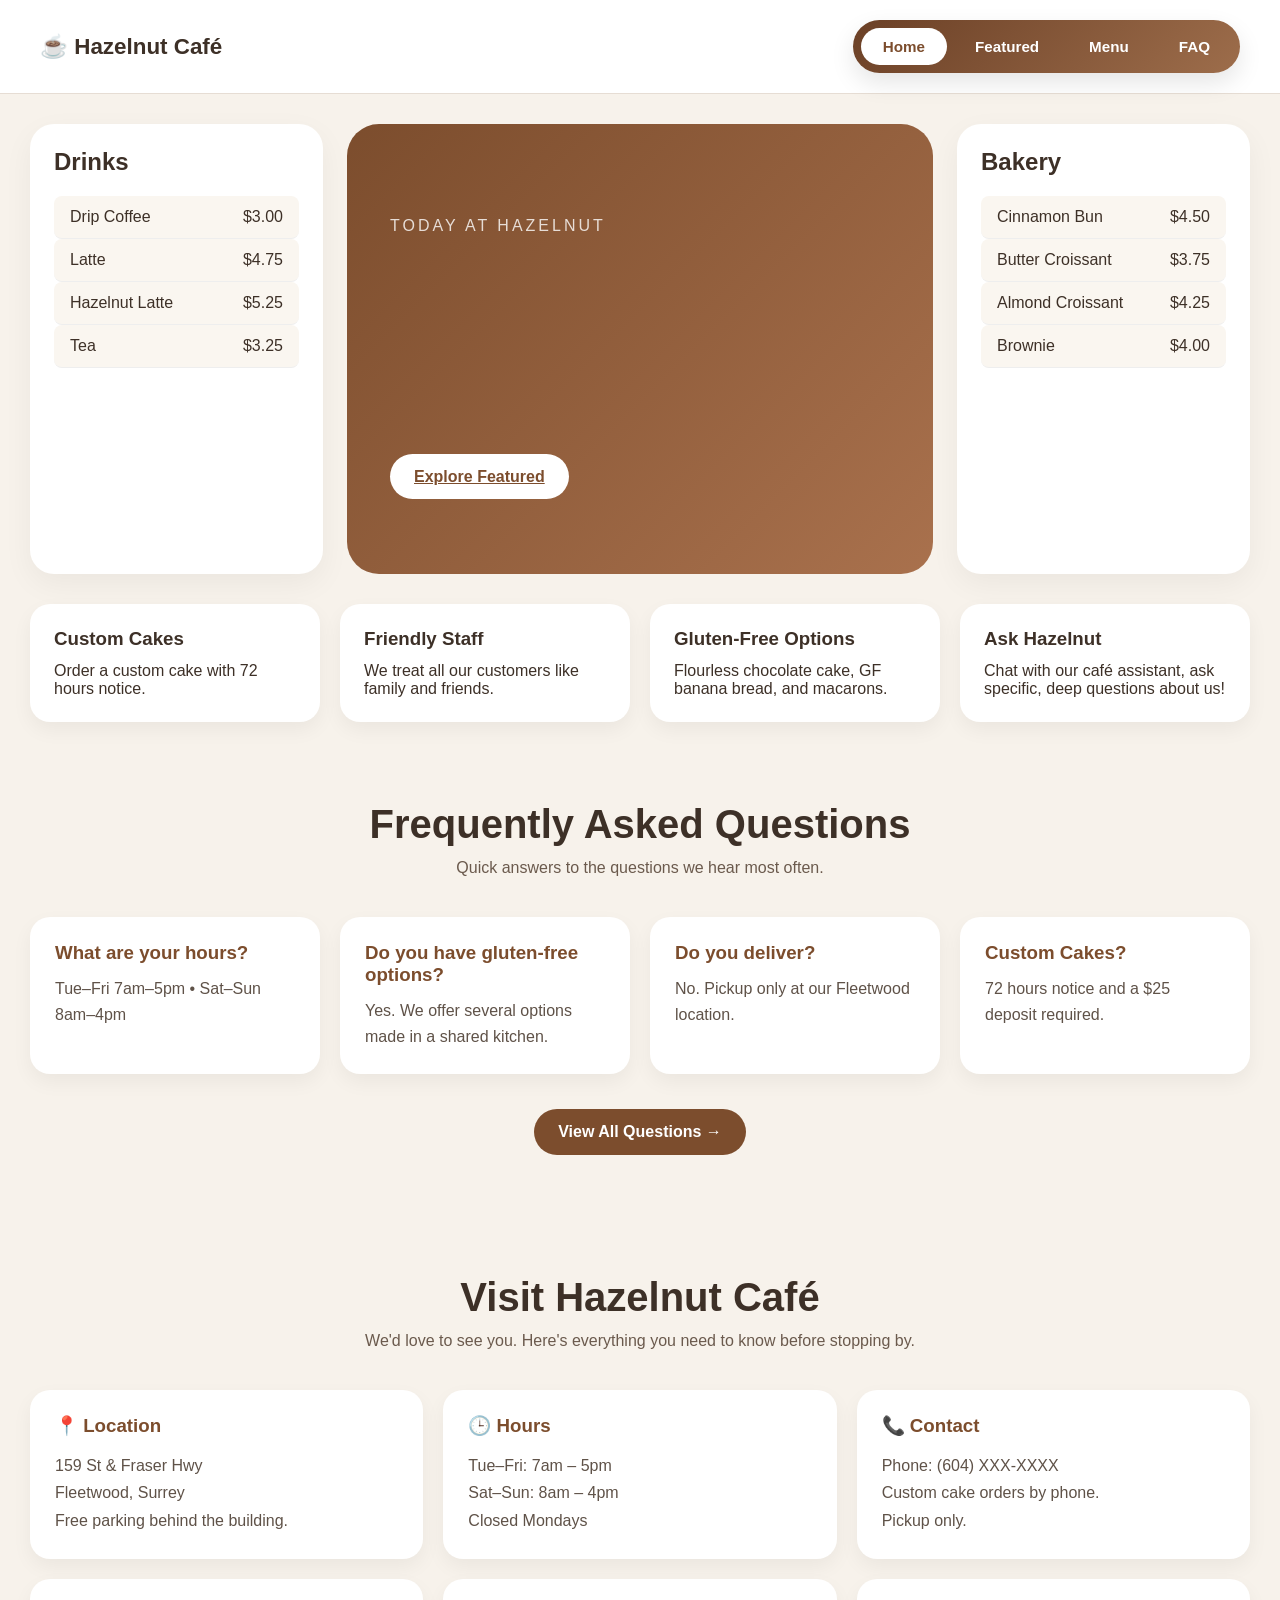
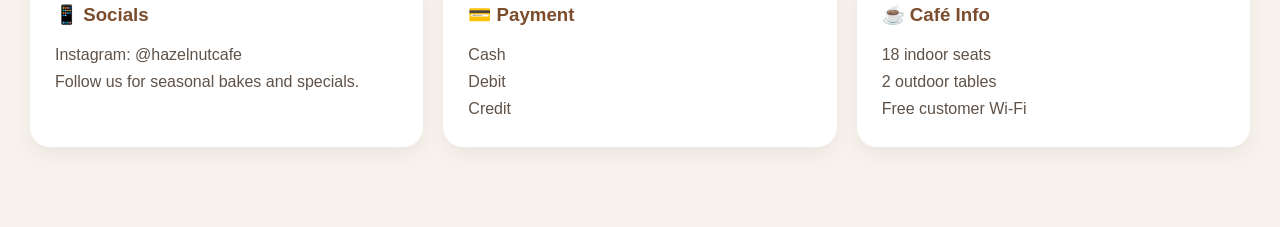
==== commit f474e157: "Fix active class for Home link in navigation" ====
--- a/index.html
+++ b/index.html
@@ -15,7 +15,7 @@
 
         <nav class="pill-nav">
             <ul>
-                <li><a href="index.html" class="active">Dashboard</a></li>
+                <li><a href="index.html" class="active">Home</a></li>
                 <li><a href="featured.html">Featured</a></li>
                 <li><a href="menu.html">Menu</a></li>
                 <li><a href="faq.html">FAQ</a></li>
